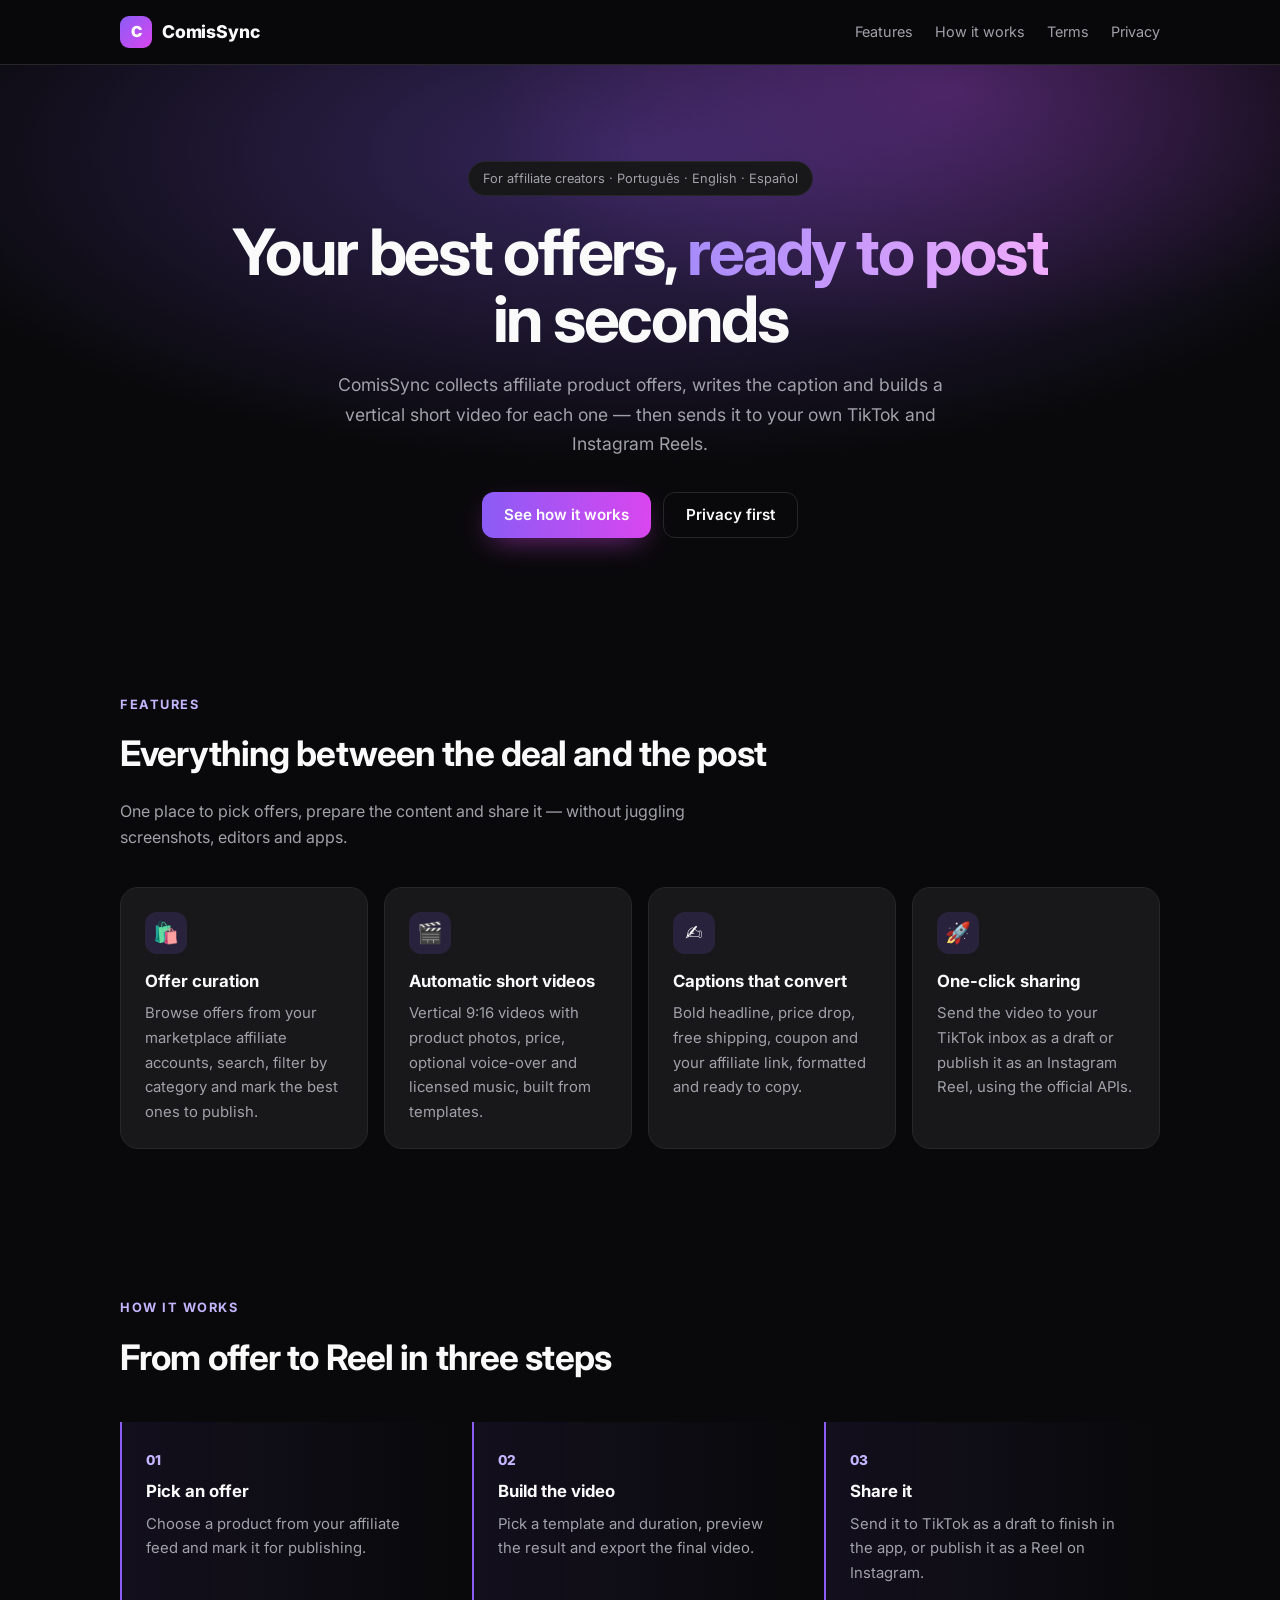
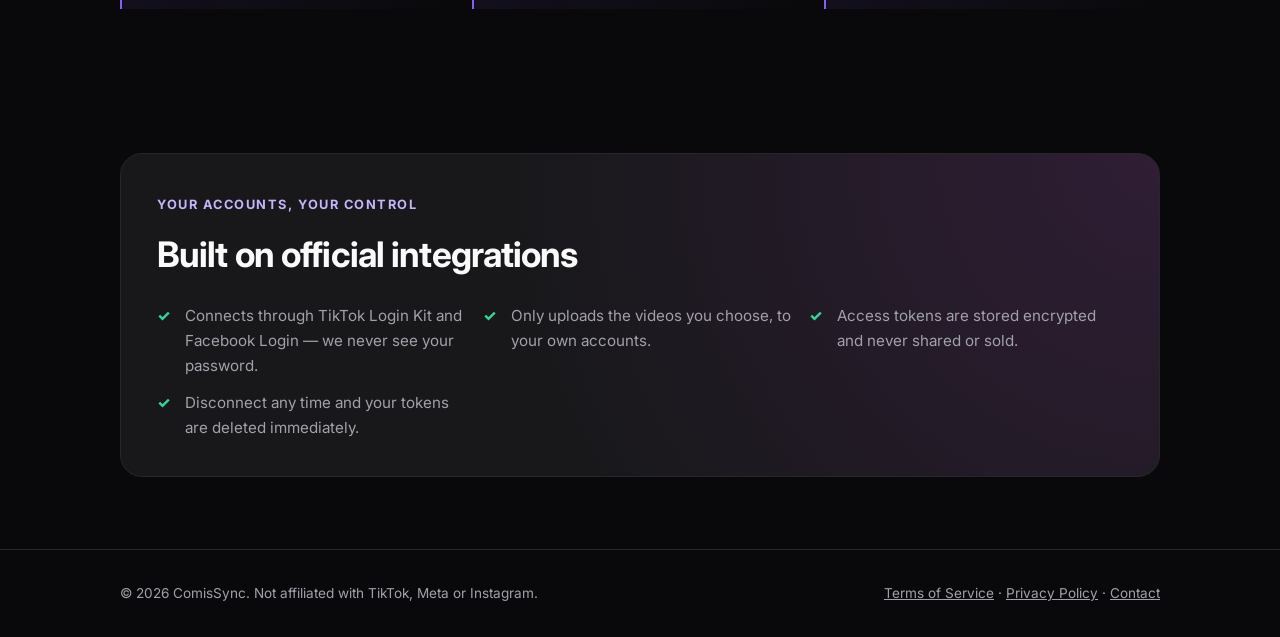
==== index.html @ f8eb411d "Site do ComisSync com termos e política de privacidade Co-Authored-By: Claude Opus 5.5 <noreply@anth" ====
<!doctype html><html lang="en"><head><meta charset="utf-8"><meta name="viewport" content="width=device-width,initial-scale=1">
<title>ComisSync — Affiliate offers into short videos</title>
<meta name="description" content="ComisSync turns affiliate product offers into ready-to-post short videos and shares them on your own TikTok and Instagram Reels.">
<link rel="preconnect" href="https://fonts.googleapis.com"><link href="https://fonts.googleapis.com/css2?family=Inter:wght@400;600;800;900&display=swap" rel="stylesheet">
<link rel="stylesheet" href="style.css"></head>
<body>
<header class="nav"><div class="wrap"><a class="brand" href="./"><span class="logo">C</span>ComisSync</a>
<nav><a class="hide-sm" href="#features">Features</a><a class="hide-sm" href="#how">How it works</a><a href="terms.html">Terms</a><a href="privacy.html">Privacy</a></nav></div></header>

<div class="hero"><div class="wrap">
<span class="pill">For affiliate creators · Português · English · Español</span>
<h1>Your best offers, <span class="grad">ready to post</span> in seconds</h1>
<p>ComisSync collects affiliate product offers, writes the caption and builds a vertical short video for each one — then sends it to your own TikTok and Instagram Reels.</p>
<div class="cta"><a class="btn primary" href="#how">See how it works</a><a class="btn ghost" href="privacy.html">Privacy first</a></div>
</div></div>

<section id="features"><div class="wrap">
<span class="eyebrow">Features</span><h2>Everything between the deal and the post</h2>
<p class="lead">One place to pick offers, prepare the content and share it — without juggling screenshots, editors and apps.</p>
<div class="grid">
<div class="card"><div class="ic">🛍️</div><h3>Offer curation</h3><p>Browse offers from your marketplace affiliate accounts, search, filter by category and mark the best ones to publish.</p></div>
<div class="card"><div class="ic">🎬</div><h3>Automatic short videos</h3><p>Vertical 9:16 videos with product photos, price, optional voice-over and licensed music, built from templates.</p></div>
<div class="card"><div class="ic">✍️</div><h3>Captions that convert</h3><p>Bold headline, price drop, free shipping, coupon and your affiliate link, formatted and ready to copy.</p></div>
<div class="card"><div class="ic">🚀</div><h3>One-click sharing</h3><p>Send the video to your TikTok inbox as a draft or publish it as an Instagram Reel, using the official APIs.</p></div>
</div></div></section>

<section id="how"><div class="wrap">
<span class="eyebrow">How it works</span><h2>From offer to Reel in three steps</h2>
<div class="steps">
<div class="step"><h3>Pick an offer</h3><p>Choose a product from your affiliate feed and mark it for publishing.</p></div>
<div class="step"><h3>Build the video</h3><p>Pick a template and duration, preview the result and export the final video.</p></div>
<div class="step"><h3>Share it</h3><p>Send it to TikTok as a draft to finish in the app, or publish it as a Reel on Instagram.</p></div>
</div></div></section>

<section><div class="wrap"><div class="trust">
<span class="eyebrow">Your accounts, your control</span><h2>Built on official integrations</h2>
<ul>
<li>Connects through TikTok Login Kit and Facebook Login — we never see your password.</li>
<li>Only uploads the videos you choose, to your own accounts.</li>
<li>Access tokens are stored encrypted and never shared or sold.</li>
<li>Disconnect any time and your tokens are deleted immediately.</li>
</ul></div></div></section>

<footer><div class="wrap"><span>© 2026 ComisSync. Not affiliated with TikTok, Meta or Instagram.</span>
<span><a href="terms.html">Terms of Service</a> · <a href="privacy.html">Privacy Policy</a> · <a href="https://github.com/ebdjesus-hub/comissync-site/issues">Contact</a></span></div></footer>
</body></html>
---- style.css ----
:root{--bg:#09090b;--bg2:#18181b;--line:#27272a;--fg:#fafafa;--muted:#a1a1aa;--a1:#8b5cf6;--a2:#d946ef;--ok:#34d399}
*{box-sizing:border-box}
html{scroll-behavior:smooth}
body{margin:0;background:var(--bg);color:var(--fg);font:16px/1.65 Inter,system-ui,-apple-system,Segoe UI,Roboto,sans-serif;-webkit-font-smoothing:antialiased}
a{color:#c4b5fd}
.wrap{max-width:1080px;margin:0 auto;padding:0 20px}
.nav{position:sticky;top:0;z-index:5;backdrop-filter:blur(12px);background:rgba(9,9,11,.75);border-bottom:1px solid var(--line)}
.nav .wrap{display:flex;align-items:center;justify-content:space-between;height:64px}
.brand{display:flex;align-items:center;gap:10px;font-weight:800;font-size:1.1rem;color:var(--fg);text-decoration:none;letter-spacing:-.01em}
.logo{width:32px;height:32px;border-radius:9px;background:linear-gradient(135deg,var(--a1),var(--a2));display:grid;place-items:center;font-size:.95rem;font-weight:900;color:#fff}
.nav nav{display:flex;gap:22px;font-size:.9rem}.nav nav a{color:var(--muted);text-decoration:none}.nav nav a:hover{color:var(--fg)}
.hero{position:relative;overflow:hidden;padding:96px 0 80px;text-align:center}
.hero:before{content:"";position:absolute;inset:-40% -10% auto;height:620px;background:radial-gradient(closest-side,rgba(139,92,246,.35),transparent),radial-gradient(closest-side at 70% 40%,rgba(217,70,239,.25),transparent);pointer-events:none}
.pill{position:relative;display:inline-block;padding:6px 14px;border:1px solid var(--line);border-radius:999px;font-size:.8rem;color:var(--muted);background:var(--bg2)}
.hero h1{position:relative;font-size:clamp(2.2rem,6vw,4rem);line-height:1.05;letter-spacing:-.035em;margin:22px auto 18px;max-width:820px}
.grad{background:linear-gradient(90deg,#a78bfa,#f0abfc);-webkit-background-clip:text;background-clip:text;color:transparent}
.hero p{position:relative;max-width:620px;margin:0 auto;color:var(--muted);font-size:1.1rem}
.cta{position:relative;margin-top:34px;display:flex;gap:12px;justify-content:center;flex-wrap:wrap}
.btn{display:inline-flex;align-items:center;height:46px;padding:0 22px;border-radius:12px;font-weight:600;text-decoration:none;font-size:.95rem}
.btn.primary{background:linear-gradient(90deg,var(--a1),var(--a2));color:#fff;box-shadow:0 10px 30px -10px rgba(217,70,239,.6)}
.btn.ghost{border:1px solid var(--line);color:var(--fg)}
section{padding:72px 0}
.eyebrow{color:#c4b5fd;font-size:.8rem;font-weight:700;letter-spacing:.12em;text-transform:uppercase}
h2{font-size:clamp(1.6rem,3.5vw,2.2rem);letter-spacing:-.025em;margin:8px 0 12px}
.lead{color:var(--muted);max-width:620px}
.grid{display:grid;gap:16px;grid-template-columns:repeat(auto-fit,minmax(230px,1fr));margin-top:36px}
.card{background:var(--bg2);border:1px solid var(--line);border-radius:18px;padding:24px}
.card .ic{width:42px;height:42px;border-radius:12px;display:grid;place-items:center;font-size:1.3rem;background:rgba(139,92,246,.15);margin-bottom:14px}
.card h3{margin:0 0 6px;font-size:1.05rem}.card p{margin:0;color:var(--muted);font-size:.93rem}
.steps{counter-reset:s;display:grid;gap:16px;grid-template-columns:repeat(auto-fit,minmax(220px,1fr));margin-top:36px}
.step{position:relative;padding:24px;border-left:2px solid var(--a1);background:linear-gradient(90deg,rgba(139,92,246,.08),transparent);border-radius:0 14px 14px 0}
.step:before{counter-increment:s;content:"0" counter(s);font-weight:800;color:#c4b5fd;font-size:.85rem}
.step h3{margin:6px 0;font-size:1.05rem}.step p{margin:0;color:var(--muted);font-size:.93rem}
.trust{border:1px solid var(--line);border-radius:22px;padding:36px;background:radial-gradient(circle at top right,rgba(217,70,239,.12),transparent 60%),var(--bg2)}
.trust ul{list-style:none;padding:0;margin:20px 0 0;display:grid;gap:12px;grid-template-columns:repeat(auto-fit,minmax(260px,1fr))}
.trust li{padding-left:28px;position:relative;color:var(--muted);font-size:.95rem}.trust li:before{content:"✓";position:absolute;left:0;color:var(--ok);font-weight:800}
footer{border-top:1px solid var(--line);padding:32px 0;color:var(--muted);font-size:.85rem}
footer .wrap{display:flex;justify-content:space-between;gap:16px;flex-wrap:wrap}footer a{color:var(--muted)}
/* páginas legais */
main.doc{max-width:760px;margin:0 auto;padding:48px 20px 72px}
main.doc h1{font-size:2rem;letter-spacing:-.025em;margin:0 0 4px}main.doc h2{font-size:1.2rem;margin-top:2rem}
.muted{color:var(--muted);font-size:.9rem}main.doc li,main.doc p{color:#d4d4d8}
hr{border:0;border-top:1px solid var(--line);margin:3rem 0}
@media (max-width:560px){.nav nav a.hide-sm{display:none}.hero{padding:72px 0 56px}.trust{padding:24px}}
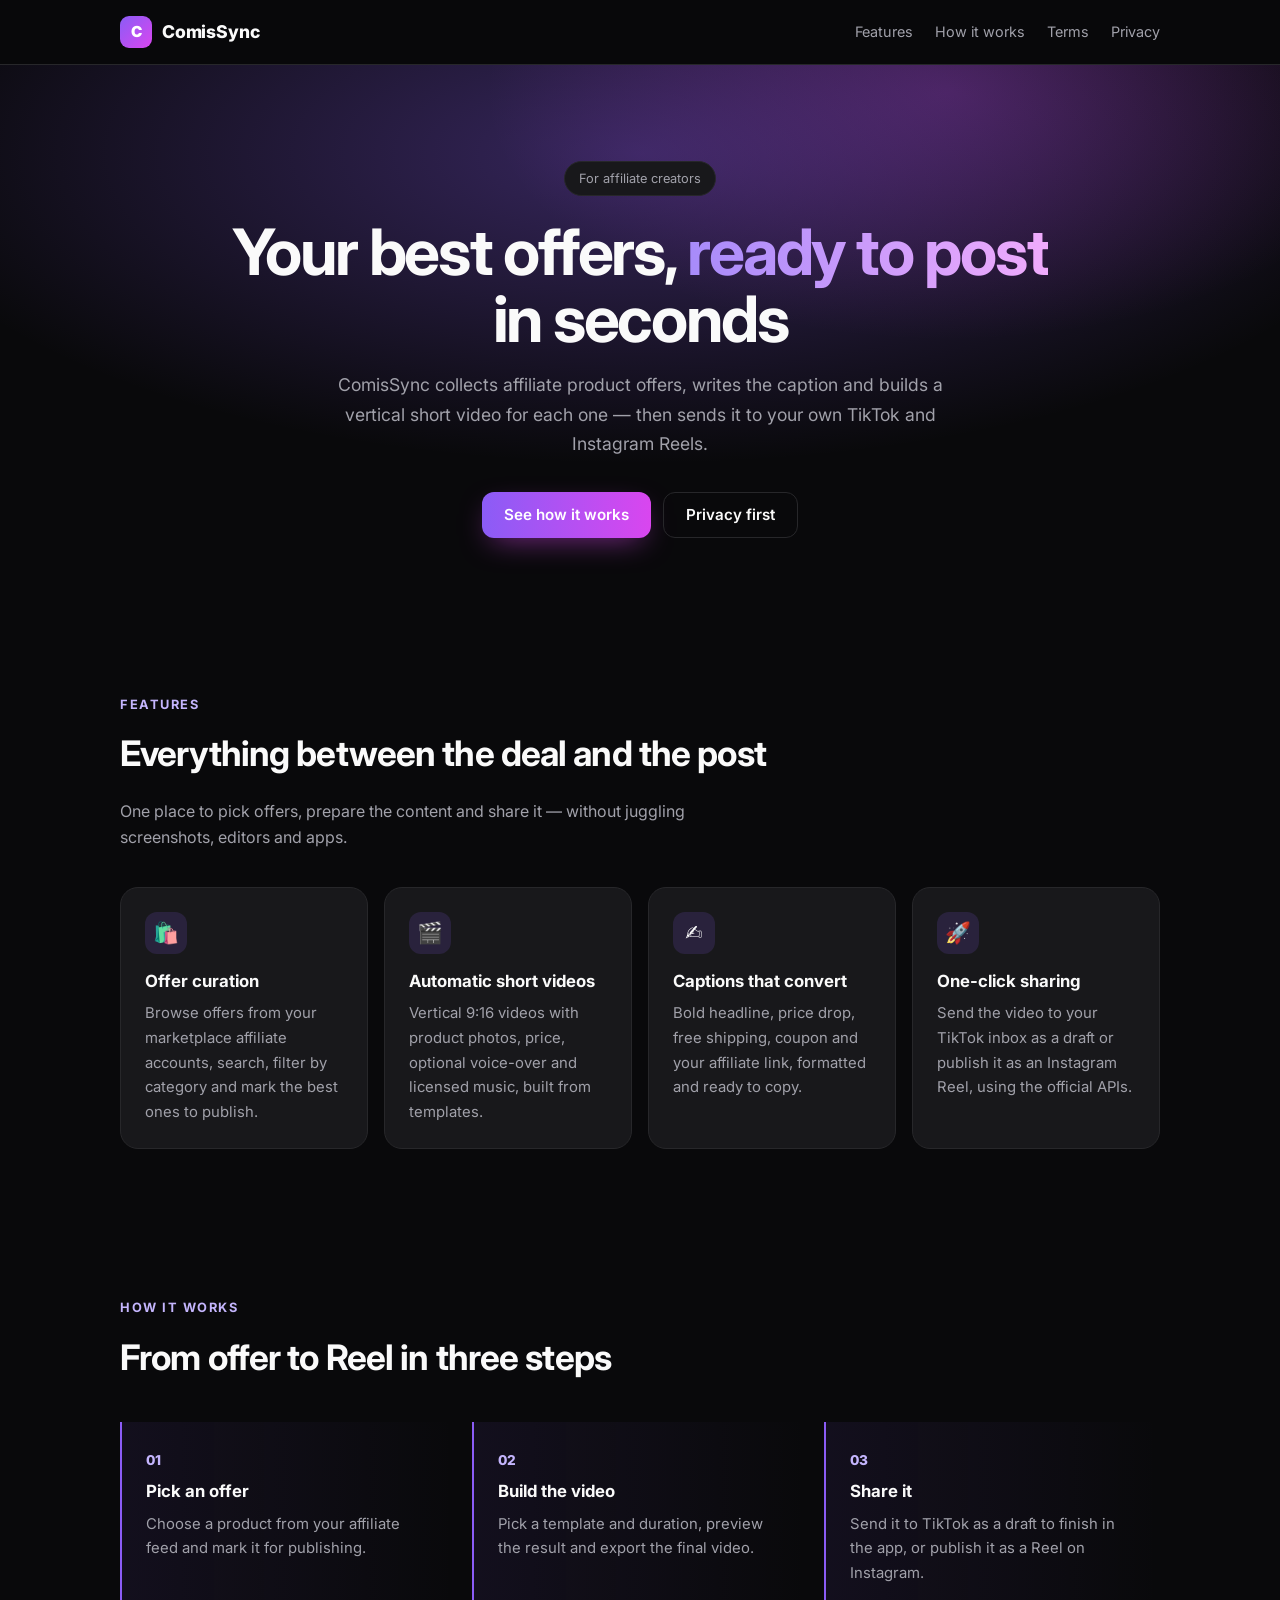
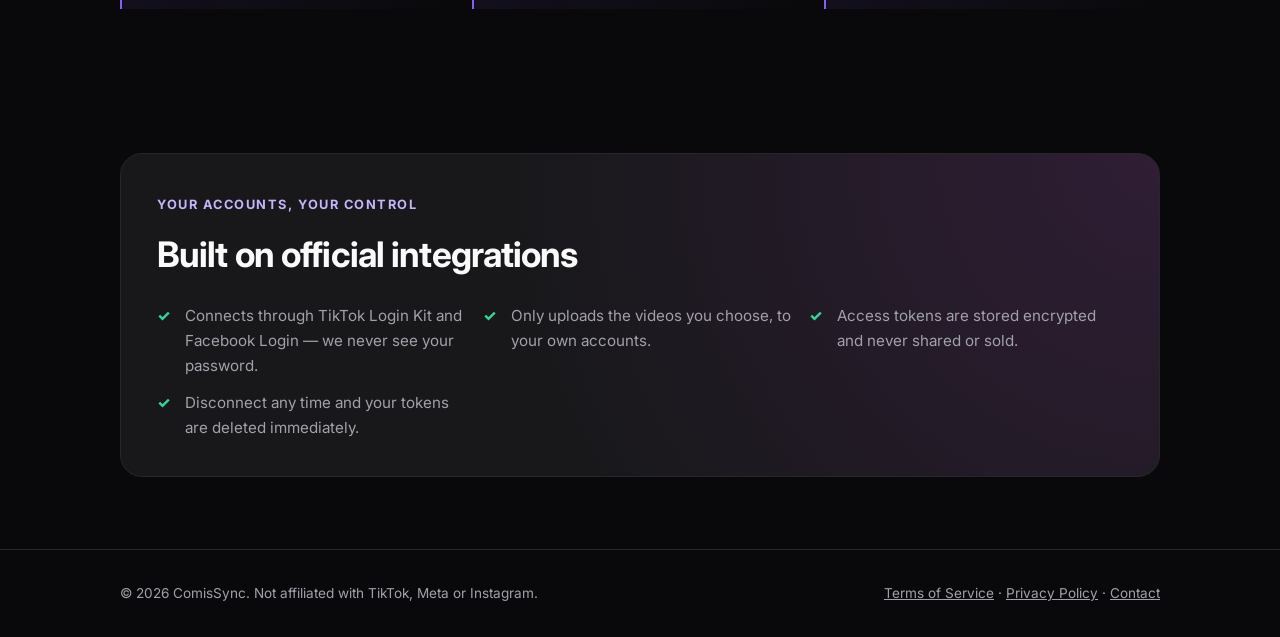
==== commit ad4431c4: "Termos e política apenas em inglês" ====
--- a/index.html
+++ b/index.html
@@ -8,7 +8,7 @@
 <nav><a class="hide-sm" href="#features">Features</a><a class="hide-sm" href="#how">How it works</a><a href="terms.html">Terms</a><a href="privacy.html">Privacy</a></nav></div></header>
 
 <div class="hero"><div class="wrap">
-<span class="pill">For affiliate creators · Português · English · Español</span>
+<span class="pill">For affiliate creators</span>
 <h1>Your best offers, <span class="grad">ready to post</span> in seconds</h1>
 <p>ComisSync collects affiliate product offers, writes the caption and builds a vertical short video for each one — then sends it to your own TikTok and Instagram Reels.</p>
 <div class="cta"><a class="btn primary" href="#how">See how it works</a><a class="btn ghost" href="privacy.html">Privacy first</a></div>
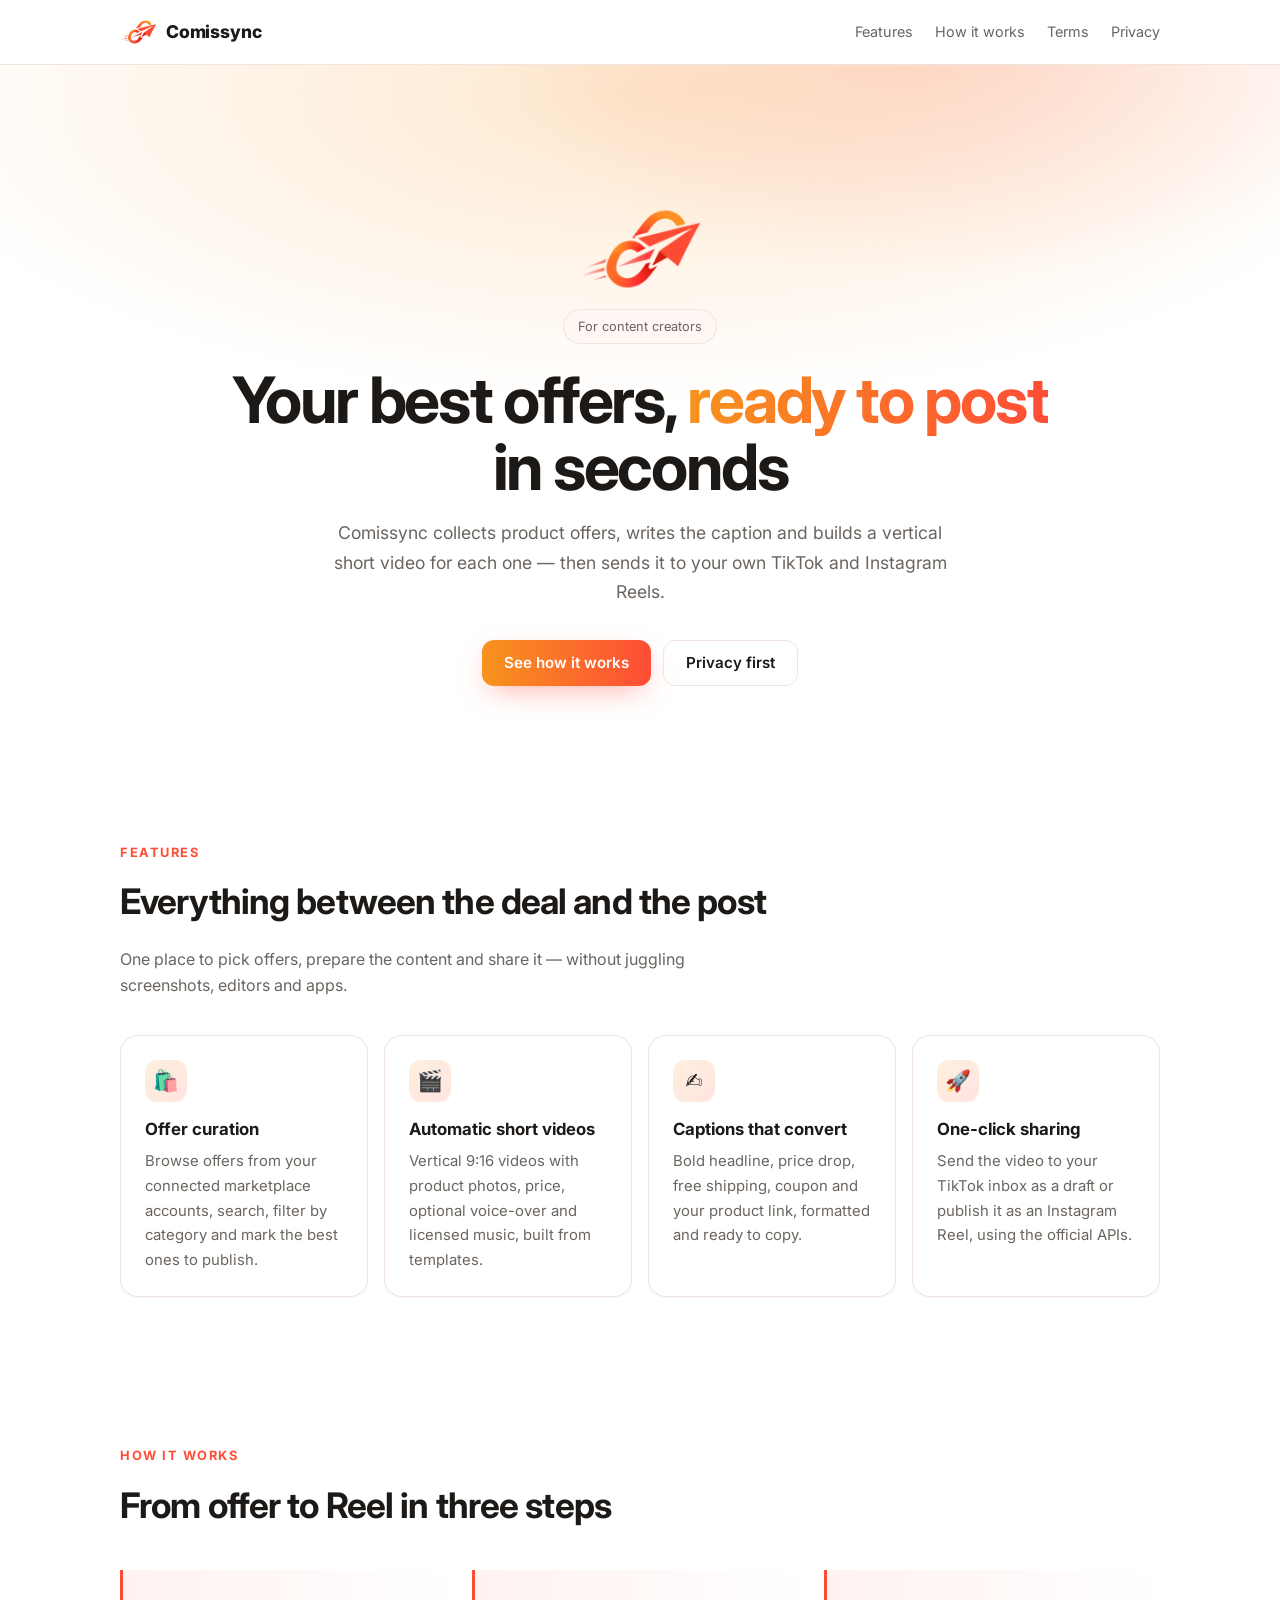
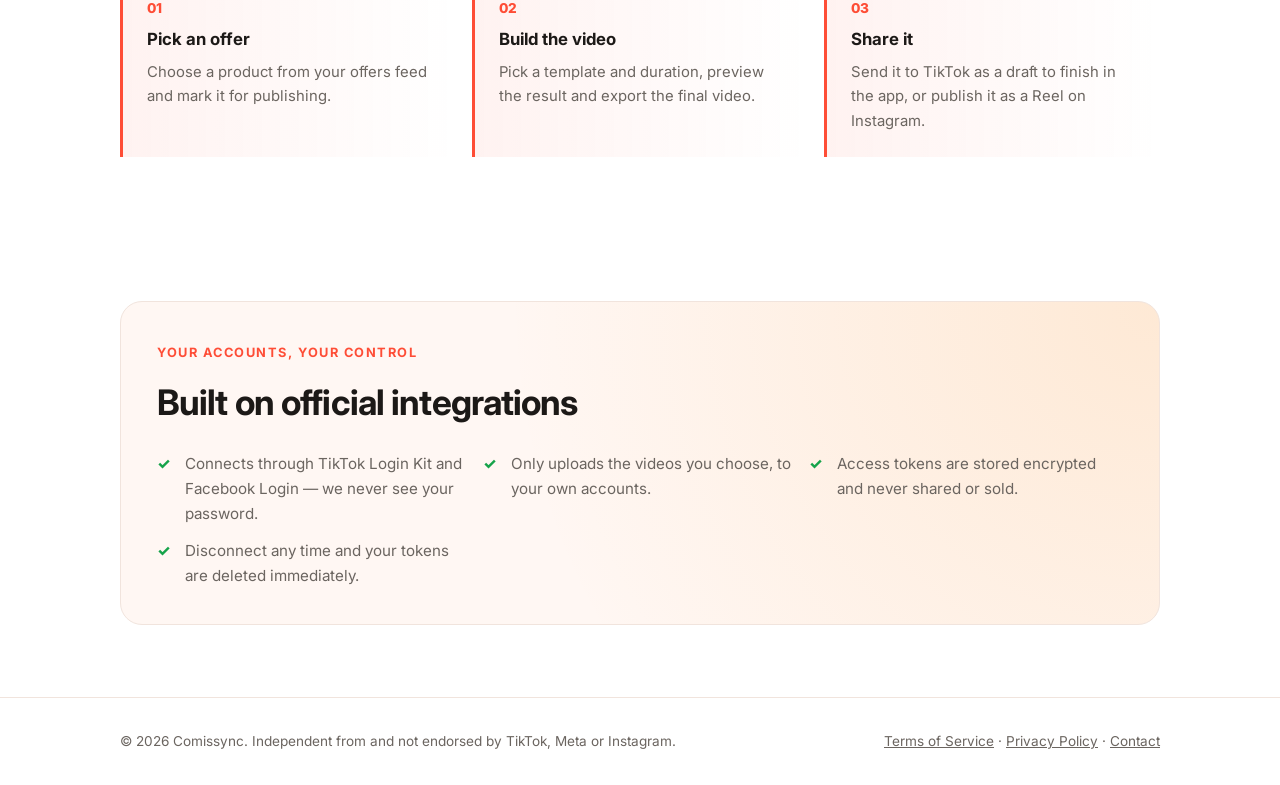
==== commit e5d1f12c: "Identidade visual da Comissync e textos sem afiliados" ====
--- a/index.html
+++ b/index.html
@@ -1,33 +1,34 @@
 <!doctype html><html lang="en"><head><meta charset="utf-8"><meta name="viewport" content="width=device-width,initial-scale=1">
-<title>ComisSync — Affiliate offers into short videos</title>
-<meta name="description" content="ComisSync turns affiliate product offers into ready-to-post short videos and shares them on your own TikTok and Instagram Reels.">
+<title>Comissync — Product offers into short videos</title>
+<meta name="description" content="Comissync turns product offers into ready-to-post short videos and shares them on your own TikTok and Instagram Reels.">
 <link rel="preconnect" href="https://fonts.googleapis.com"><link href="https://fonts.googleapis.com/css2?family=Inter:wght@400;600;800;900&display=swap" rel="stylesheet">
-<link rel="stylesheet" href="style.css"></head>
+<link rel="stylesheet" href="style.css"><link rel="icon" type="image/png" href="favicon.png"><link rel="apple-touch-icon" href="apple-touch-icon.png"><meta name="theme-color" content="#fe4d36"></head>
 <body>
-<header class="nav"><div class="wrap"><a class="brand" href="./"><span class="logo">C</span>ComisSync</a>
-<nav><a class="hide-sm" href="#features">Features</a><a class="hide-sm" href="#how">How it works</a><a href="terms.html">Terms</a><a href="privacy.html">Privacy</a></nav></div></header>
+<header class="nav"><div class="wrap"><a class="brand" href="./"><img class="logo" src="logo-mark.png" alt="">Comissync</a>
+<nav><a class="hide-sm" href="#features">Features</a><a class="hide-sm" href="#how">How it works</a><a href="terms">Terms</a><a href="privacy">Privacy</a></nav></div></header>
 
 <div class="hero"><div class="wrap">
-<span class="pill">For affiliate creators</span>
+<img class="hero-logo" src="logo-mark.png" alt="Comissync logo">
+<span class="pill">For content creators</span>
 <h1>Your best offers, <span class="grad">ready to post</span> in seconds</h1>
-<p>ComisSync collects affiliate product offers, writes the caption and builds a vertical short video for each one — then sends it to your own TikTok and Instagram Reels.</p>
-<div class="cta"><a class="btn primary" href="#how">See how it works</a><a class="btn ghost" href="privacy.html">Privacy first</a></div>
+<p>Comissync collects product offers, writes the caption and builds a vertical short video for each one — then sends it to your own TikTok and Instagram Reels.</p>
+<div class="cta"><a class="btn primary" href="#how">See how it works</a><a class="btn ghost" href="privacy">Privacy first</a></div>
 </div></div>
 
 <section id="features"><div class="wrap">
 <span class="eyebrow">Features</span><h2>Everything between the deal and the post</h2>
 <p class="lead">One place to pick offers, prepare the content and share it — without juggling screenshots, editors and apps.</p>
 <div class="grid">
-<div class="card"><div class="ic">🛍️</div><h3>Offer curation</h3><p>Browse offers from your marketplace affiliate accounts, search, filter by category and mark the best ones to publish.</p></div>
+<div class="card"><div class="ic">🛍️</div><h3>Offer curation</h3><p>Browse offers from your connected marketplace accounts, search, filter by category and mark the best ones to publish.</p></div>
 <div class="card"><div class="ic">🎬</div><h3>Automatic short videos</h3><p>Vertical 9:16 videos with product photos, price, optional voice-over and licensed music, built from templates.</p></div>
-<div class="card"><div class="ic">✍️</div><h3>Captions that convert</h3><p>Bold headline, price drop, free shipping, coupon and your affiliate link, formatted and ready to copy.</p></div>
+<div class="card"><div class="ic">✍️</div><h3>Captions that convert</h3><p>Bold headline, price drop, free shipping, coupon and your product link, formatted and ready to copy.</p></div>
 <div class="card"><div class="ic">🚀</div><h3>One-click sharing</h3><p>Send the video to your TikTok inbox as a draft or publish it as an Instagram Reel, using the official APIs.</p></div>
 </div></div></section>
 
 <section id="how"><div class="wrap">
 <span class="eyebrow">How it works</span><h2>From offer to Reel in three steps</h2>
 <div class="steps">
-<div class="step"><h3>Pick an offer</h3><p>Choose a product from your affiliate feed and mark it for publishing.</p></div>
+<div class="step"><h3>Pick an offer</h3><p>Choose a product from your offers feed and mark it for publishing.</p></div>
 <div class="step"><h3>Build the video</h3><p>Pick a template and duration, preview the result and export the final video.</p></div>
 <div class="step"><h3>Share it</h3><p>Send it to TikTok as a draft to finish in the app, or publish it as a Reel on Instagram.</p></div>
 </div></div></section>
@@ -41,6 +42,6 @@
 <li>Disconnect any time and your tokens are deleted immediately.</li>
 </ul></div></div></section>
 
-<footer><div class="wrap"><span>© 2026 ComisSync. Not affiliated with TikTok, Meta or Instagram.</span>
-<span><a href="terms.html">Terms of Service</a> · <a href="privacy.html">Privacy Policy</a> · <a href="https://github.com/ebdjesus-hub/comissync-site/issues">Contact</a></span></div></footer>
+<footer><div class="wrap"><span>© 2026 Comissync. Independent from and not endorsed by TikTok, Meta or Instagram.</span>
+<span><a href="terms">Terms of Service</a> · <a href="privacy">Privacy Policy</a> · <a href="https://github.com/ebdjesus-hub/comissync-site/issues">Contact</a></span></div></footer>
 </body></html>
--- a/style.css
+++ b/style.css
@@ -1,37 +1,37 @@
-:root{--bg:#09090b;--bg2:#18181b;--line:#27272a;--fg:#fafafa;--muted:#a1a1aa;--a1:#8b5cf6;--a2:#d946ef;--ok:#34d399}
+:root{--bg:#ffffff;--bg2:#fff7f3;--line:#f1e4dd;--fg:#1c1917;--muted:#6b6560;--a1:#f7931e;--a2:#fe4d36;--ok:#16a34a;--ink:#c2410c}
 *{box-sizing:border-box}
 html{scroll-behavior:smooth}
 body{margin:0;background:var(--bg);color:var(--fg);font:16px/1.65 Inter,system-ui,-apple-system,Segoe UI,Roboto,sans-serif;-webkit-font-smoothing:antialiased}
-a{color:#c4b5fd}
+a{color:var(--ink)}
 .wrap{max-width:1080px;margin:0 auto;padding:0 20px}
-.nav{position:sticky;top:0;z-index:5;backdrop-filter:blur(12px);background:rgba(9,9,11,.75);border-bottom:1px solid var(--line)}
+.nav{position:sticky;top:0;z-index:5;backdrop-filter:blur(12px);background:rgba(255,255,255,.85);border-bottom:1px solid var(--line)}
 .nav .wrap{display:flex;align-items:center;justify-content:space-between;height:64px}
 .brand{display:flex;align-items:center;gap:10px;font-weight:800;font-size:1.1rem;color:var(--fg);text-decoration:none;letter-spacing:-.01em}
-.logo{width:32px;height:32px;border-radius:9px;background:linear-gradient(135deg,var(--a1),var(--a2));display:grid;place-items:center;font-size:.95rem;font-weight:900;color:#fff}
+.logo{width:36px;height:36px;display:block}
 .nav nav{display:flex;gap:22px;font-size:.9rem}.nav nav a{color:var(--muted);text-decoration:none}.nav nav a:hover{color:var(--fg)}
 .hero{position:relative;overflow:hidden;padding:96px 0 80px;text-align:center}
-.hero:before{content:"";position:absolute;inset:-40% -10% auto;height:620px;background:radial-gradient(closest-side,rgba(139,92,246,.35),transparent),radial-gradient(closest-side at 70% 40%,rgba(217,70,239,.25),transparent);pointer-events:none}
+.hero:before{content:"";position:absolute;inset:-40% -10% auto;height:620px;background:radial-gradient(closest-side,rgba(247,147,30,.22),transparent),radial-gradient(closest-side at 70% 40%,rgba(254,77,54,.18),transparent);pointer-events:none}
 .pill{position:relative;display:inline-block;padding:6px 14px;border:1px solid var(--line);border-radius:999px;font-size:.8rem;color:var(--muted);background:var(--bg2)}
 .hero h1{position:relative;font-size:clamp(2.2rem,6vw,4rem);line-height:1.05;letter-spacing:-.035em;margin:22px auto 18px;max-width:820px}
-.grad{background:linear-gradient(90deg,#a78bfa,#f0abfc);-webkit-background-clip:text;background-clip:text;color:transparent}
+.grad{background:linear-gradient(90deg,var(--a1),var(--a2));-webkit-background-clip:text;background-clip:text;color:transparent}
 .hero p{position:relative;max-width:620px;margin:0 auto;color:var(--muted);font-size:1.1rem}
 .cta{position:relative;margin-top:34px;display:flex;gap:12px;justify-content:center;flex-wrap:wrap}
 .btn{display:inline-flex;align-items:center;height:46px;padding:0 22px;border-radius:12px;font-weight:600;text-decoration:none;font-size:.95rem}
-.btn.primary{background:linear-gradient(90deg,var(--a1),var(--a2));color:#fff;box-shadow:0 10px 30px -10px rgba(217,70,239,.6)}
+.btn.primary{background:linear-gradient(90deg,var(--a1),var(--a2));color:#fff;box-shadow:0 10px 30px -10px rgba(254,77,54,.55)}
 .btn.ghost{border:1px solid var(--line);color:var(--fg)}
 section{padding:72px 0}
-.eyebrow{color:#c4b5fd;font-size:.8rem;font-weight:700;letter-spacing:.12em;text-transform:uppercase}
+.eyebrow{color:var(--a2);font-size:.8rem;font-weight:700;letter-spacing:.12em;text-transform:uppercase}
 h2{font-size:clamp(1.6rem,3.5vw,2.2rem);letter-spacing:-.025em;margin:8px 0 12px}
 .lead{color:var(--muted);max-width:620px}
 .grid{display:grid;gap:16px;grid-template-columns:repeat(auto-fit,minmax(230px,1fr));margin-top:36px}
-.card{background:var(--bg2);border:1px solid var(--line);border-radius:18px;padding:24px}
-.card .ic{width:42px;height:42px;border-radius:12px;display:grid;place-items:center;font-size:1.3rem;background:rgba(139,92,246,.15);margin-bottom:14px}
+.card{background:#fff;box-shadow:0 1px 2px rgba(28,25,23,.04);border:1px solid var(--line);border-radius:18px;padding:24px}
+.card .ic{width:42px;height:42px;border-radius:12px;display:grid;place-items:center;font-size:1.3rem;background:linear-gradient(135deg,rgba(247,147,30,.15),rgba(254,77,54,.15));margin-bottom:14px}
 .card h3{margin:0 0 6px;font-size:1.05rem}.card p{margin:0;color:var(--muted);font-size:.93rem}
 .steps{counter-reset:s;display:grid;gap:16px;grid-template-columns:repeat(auto-fit,minmax(220px,1fr));margin-top:36px}
-.step{position:relative;padding:24px;border-left:2px solid var(--a1);background:linear-gradient(90deg,rgba(139,92,246,.08),transparent);border-radius:0 14px 14px 0}
-.step:before{counter-increment:s;content:"0" counter(s);font-weight:800;color:#c4b5fd;font-size:.85rem}
+.step{position:relative;padding:24px;border-left:3px solid var(--a2);background:linear-gradient(90deg,rgba(254,77,54,.07),transparent);border-radius:0 14px 14px 0}
+.step:before{counter-increment:s;content:"0" counter(s);font-weight:800;color:var(--a2);font-size:.85rem}
 .step h3{margin:6px 0;font-size:1.05rem}.step p{margin:0;color:var(--muted);font-size:.93rem}
-.trust{border:1px solid var(--line);border-radius:22px;padding:36px;background:radial-gradient(circle at top right,rgba(217,70,239,.12),transparent 60%),var(--bg2)}
+.trust{border:1px solid var(--line);border-radius:22px;padding:36px;background:radial-gradient(circle at top right,rgba(247,147,30,.14),transparent 60%),var(--bg2)}
 .trust ul{list-style:none;padding:0;margin:20px 0 0;display:grid;gap:12px;grid-template-columns:repeat(auto-fit,minmax(260px,1fr))}
 .trust li{padding-left:28px;position:relative;color:var(--muted);font-size:.95rem}.trust li:before{content:"✓";position:absolute;left:0;color:var(--ok);font-weight:800}
 footer{border-top:1px solid var(--line);padding:32px 0;color:var(--muted);font-size:.85rem}
@@ -39,6 +39,7 @@
 /* páginas legais */
 main.doc{max-width:760px;margin:0 auto;padding:48px 20px 72px}
 main.doc h1{font-size:2rem;letter-spacing:-.025em;margin:0 0 4px}main.doc h2{font-size:1.2rem;margin-top:2rem}
-.muted{color:var(--muted);font-size:.9rem}main.doc li,main.doc p{color:#d4d4d8}
+.muted{color:var(--muted);font-size:.9rem}main.doc li,main.doc p{color:#3f3a36}
 hr{border:0;border-top:1px solid var(--line);margin:3rem 0}
 @media (max-width:560px){.nav nav a.hide-sm{display:none}.hero{padding:72px 0 56px}.trust{padding:24px}}
+.hero-logo{position:relative;width:120px;height:120px;margin:28px auto 0;display:block}
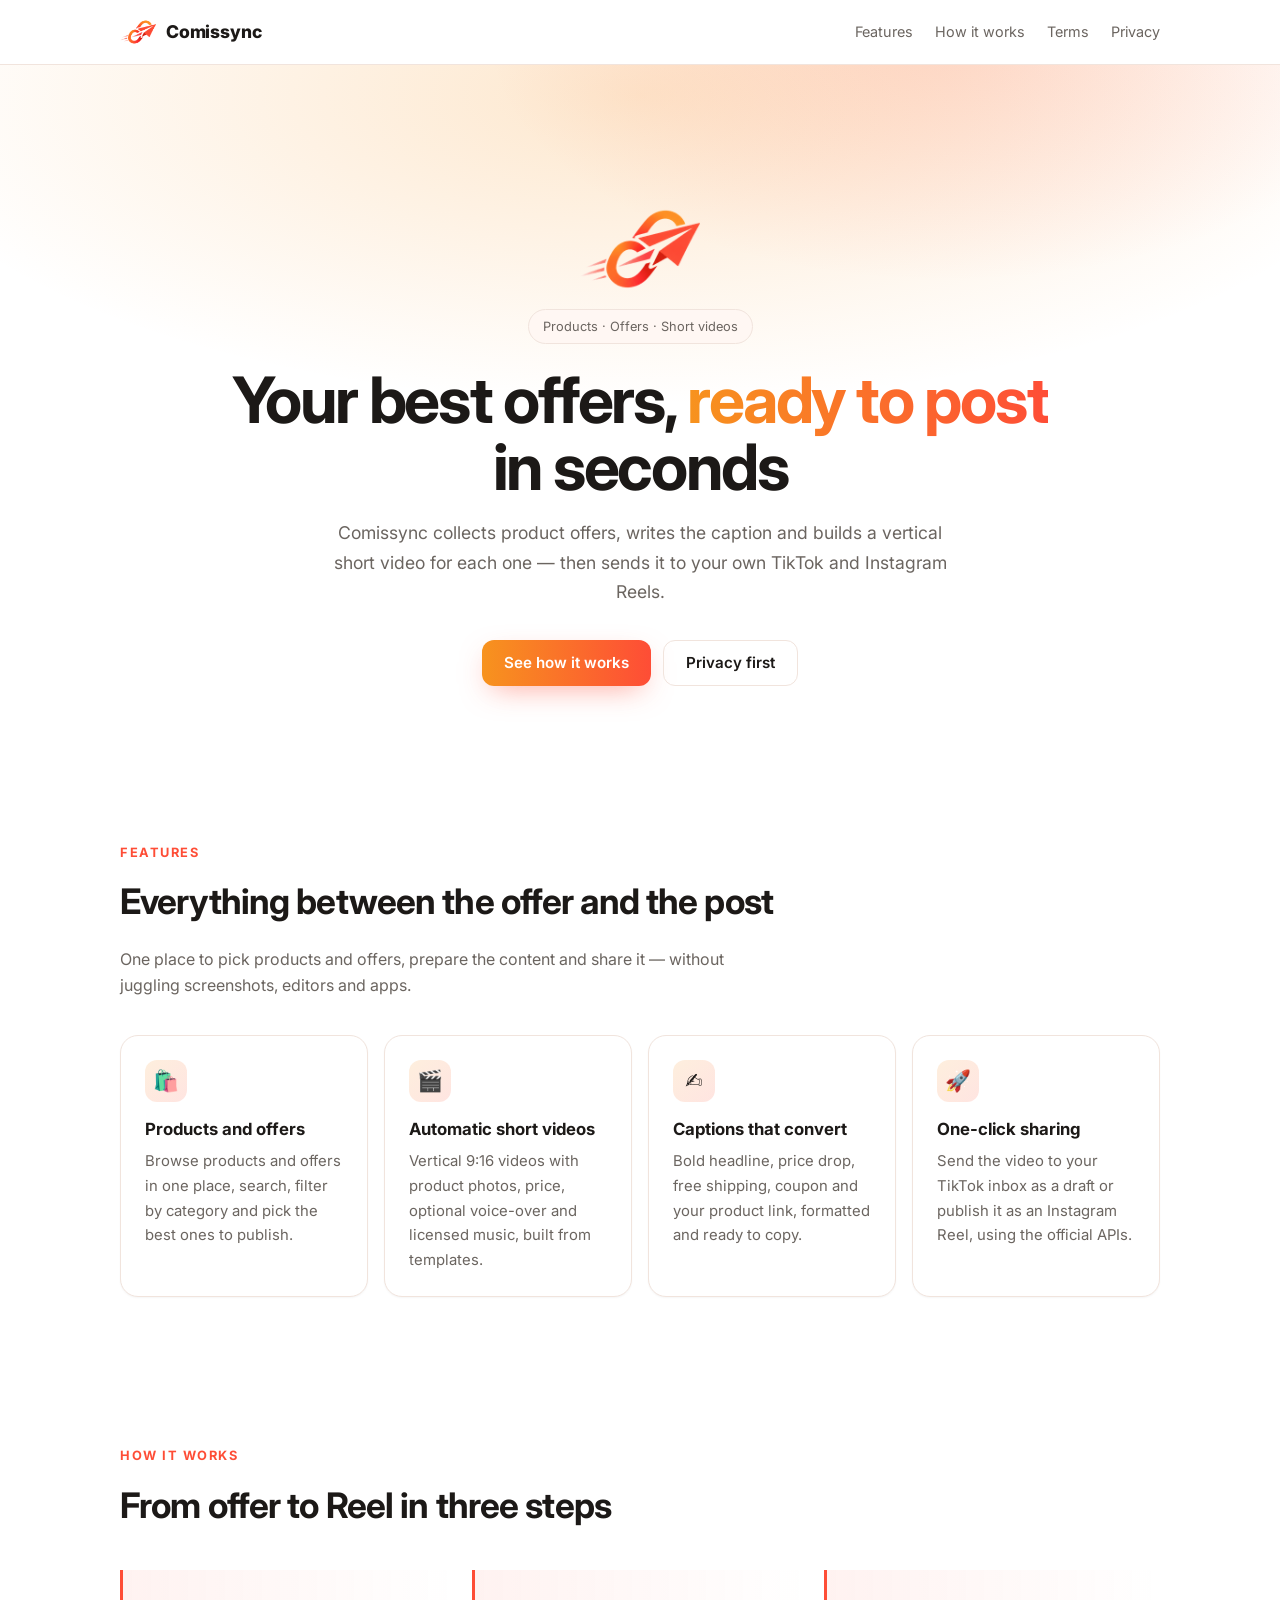
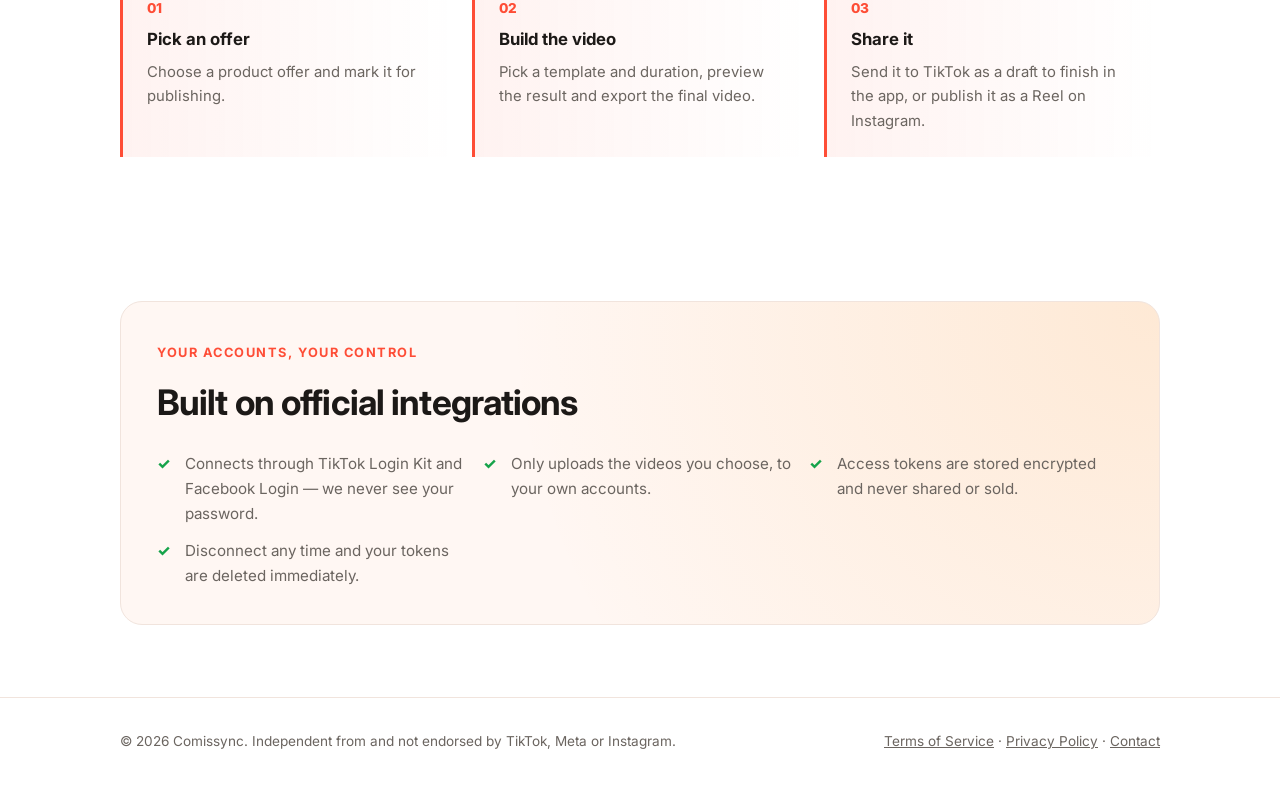
==== commit 8b16ebfa: "Textos focados em produtos e ofertas" ====
--- a/index.html
+++ b/index.html
@@ -9,17 +9,17 @@
 
 <div class="hero"><div class="wrap">
 <img class="hero-logo" src="logo-mark.png" alt="Comissync logo">
-<span class="pill">For content creators</span>
+<span class="pill">Products · Offers · Short videos</span>
 <h1>Your best offers, <span class="grad">ready to post</span> in seconds</h1>
 <p>Comissync collects product offers, writes the caption and builds a vertical short video for each one — then sends it to your own TikTok and Instagram Reels.</p>
 <div class="cta"><a class="btn primary" href="#how">See how it works</a><a class="btn ghost" href="privacy">Privacy first</a></div>
 </div></div>
 
 <section id="features"><div class="wrap">
-<span class="eyebrow">Features</span><h2>Everything between the deal and the post</h2>
-<p class="lead">One place to pick offers, prepare the content and share it — without juggling screenshots, editors and apps.</p>
+<span class="eyebrow">Features</span><h2>Everything between the offer and the post</h2>
+<p class="lead">One place to pick products and offers, prepare the content and share it — without juggling screenshots, editors and apps.</p>
 <div class="grid">
-<div class="card"><div class="ic">🛍️</div><h3>Offer curation</h3><p>Browse offers from your connected marketplace accounts, search, filter by category and mark the best ones to publish.</p></div>
+<div class="card"><div class="ic">🛍️</div><h3>Products and offers</h3><p>Browse products and offers in one place, search, filter by category and pick the best ones to publish.</p></div>
 <div class="card"><div class="ic">🎬</div><h3>Automatic short videos</h3><p>Vertical 9:16 videos with product photos, price, optional voice-over and licensed music, built from templates.</p></div>
 <div class="card"><div class="ic">✍️</div><h3>Captions that convert</h3><p>Bold headline, price drop, free shipping, coupon and your product link, formatted and ready to copy.</p></div>
 <div class="card"><div class="ic">🚀</div><h3>One-click sharing</h3><p>Send the video to your TikTok inbox as a draft or publish it as an Instagram Reel, using the official APIs.</p></div>
@@ -28,7 +28,7 @@
 <section id="how"><div class="wrap">
 <span class="eyebrow">How it works</span><h2>From offer to Reel in three steps</h2>
 <div class="steps">
-<div class="step"><h3>Pick an offer</h3><p>Choose a product from your offers feed and mark it for publishing.</p></div>
+<div class="step"><h3>Pick an offer</h3><p>Choose a product offer and mark it for publishing.</p></div>
 <div class="step"><h3>Build the video</h3><p>Pick a template and duration, preview the result and export the final video.</p></div>
 <div class="step"><h3>Share it</h3><p>Send it to TikTok as a draft to finish in the app, or publish it as a Reel on Instagram.</p></div>
 </div></div></section>
